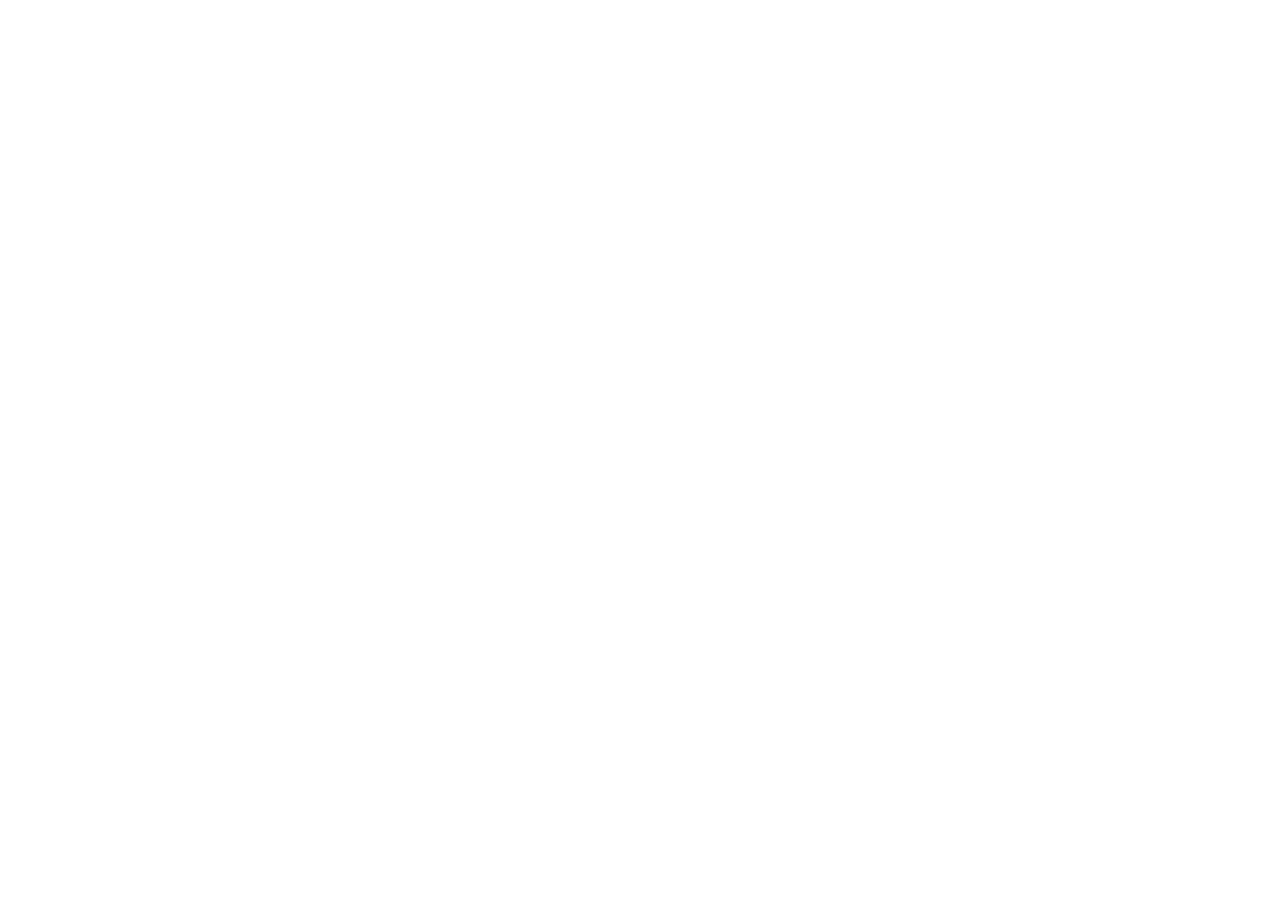
==== Home/index.html @ 2dc424fd "Agregando Layout y estilos" ====
<!DOCTYPE html>
<html lang="en">
<head>
    <meta charset="UTF-8">
    <meta name="viewport" content="width=device-width, initial-scale=1.0">
    <meta http-equiv="X-UA-Compatible" content="ie=edge">
    <title>HOME</title>
</head>
<body>
    <main>
        
    </main>
</body>
</html>
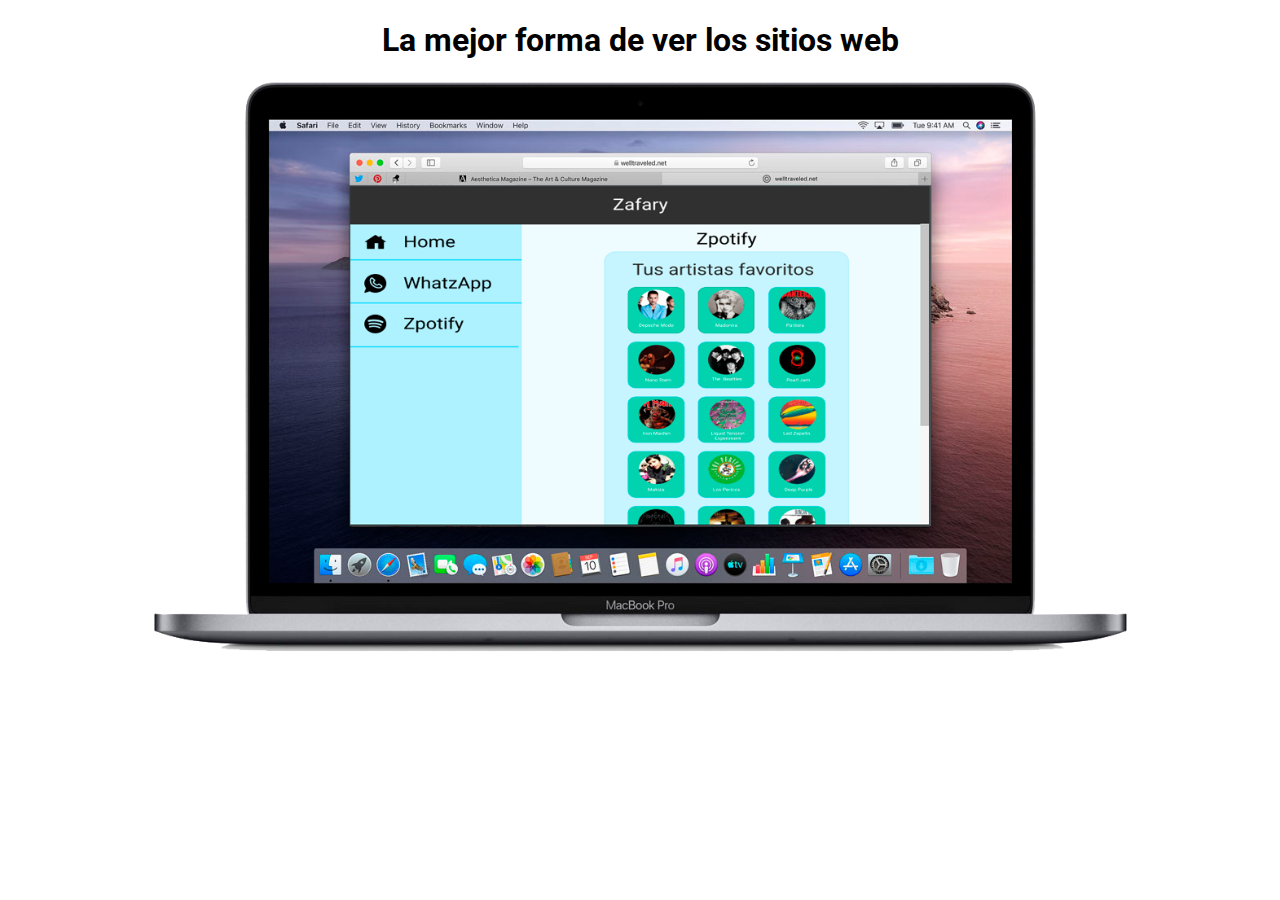
==== commit a20702c9: "Agregando detalles" ====
--- a/Home/index.html
+++ b/Home/index.html
@@ -4,11 +4,14 @@
     <meta charset="UTF-8">
     <meta name="viewport" content="width=device-width, initial-scale=1.0">
     <meta http-equiv="X-UA-Compatible" content="ie=edge">
+	<link href="https://fonts.googleapis.com/css?family=Roboto&display=swap" rel="stylesheet">
+    <link rel="stylesheet" href="style.css">
     <title>HOME</title>
 </head>
 <body>
-    <main>
-        
+    <main class="contenedor">
+        <h1>La mejor forma de ver los sitios web</h1>
+        <img src="./assets/zafary.png" alt="zafary">
     </main>
 </body>
 </html>--- a/Home/style.css
+++ b/Home/style.css
@@ -0,0 +1,19 @@
+body{
+	margin: 0;
+	font-family: Roboto;
+    font-style: normal;
+}
+*{
+	box-sizing: border-box;
+}
+.contenedor{
+    text-align: center;
+	display:block;
+}
+h1{
+    text-align: center;
+    
+}
+.contenedor img{
+    width: 110vh;
+}